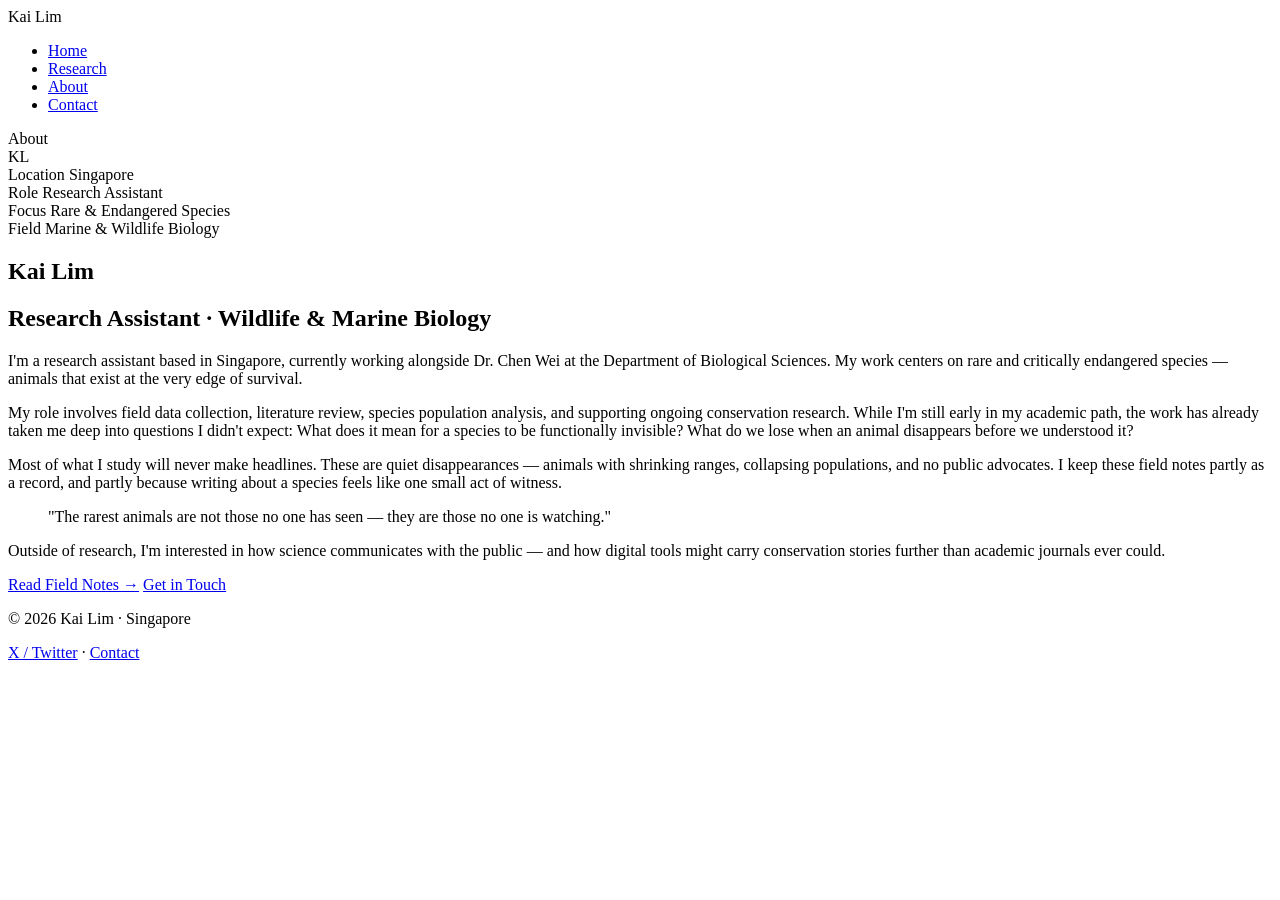
==== about.html @ 9e525304 "Add about.html with personal information and links" ====
<!DOCTYPE html>
<html lang="en">
<head>
  <meta charset="UTF-8" />
  <meta name="viewport" content="width=device-width, initial-scale=1.0"/>
  <title>About | Kai Lim</title>
  <link rel="stylesheet" href="style.css" />
  <link href="https://fonts.googleapis.com/css2?family=Cormorant+Garamond:ital,wght@0,300;0,400;0,600;1,300;1,400&family=DM+Mono:wght@300;400&display=swap" rel="stylesheet">
</head>
<body>

  <nav>
    <div class="nav-name">Kai Lim</div>
    <ul>
      <li><a href="index.html">Home</a></li>
      <li><a href="research.html">Research</a></li>
      <li><a href="about.html" class="active">About</a></li>
      <li><a href="contact.html">Contact</a></li>
    </ul>
  </nav>

  <section class="about-page">
    <div class="section-label">About</div>

    <div class="about-grid">
      <div class="about-photo">
        <div class="photo-placeholder">
          <!-- Replace src with your AI photo -->
          <img src="photo.jpg" alt="Kai Lim" onerror="this.style.display='none'" />
          <div class="photo-initials">KL</div>
        </div>
        <div class="about-quick">
          <div class="quick-item"><span>Location</span> Singapore</div>
          <div class="quick-item"><span>Role</span> Research Assistant</div>
          <div class="quick-item"><span>Focus</span> Rare & Endangered Species</div>
          <div class="quick-item"><span>Field</span> Marine & Wildlife Biology</div>
        </div>
      </div>

      <div class="about-text">
        <h1>Kai Lim</h1>
        <h2>Research Assistant · Wildlife & Marine Biology</h2>

        <p>I'm a research assistant based in Singapore, currently working alongside Dr. Chen Wei at the Department of Biological Sciences. My work centers on rare and critically endangered species — animals that exist at the very edge of survival.</p>

        <p>My role involves field data collection, literature review, species population analysis, and supporting ongoing conservation research. While I'm still early in my academic path, the work has already taken me deep into questions I didn't expect: What does it mean for a species to be functionally invisible? What do we lose when an animal disappears before we understood it?</p>

        <p>Most of what I study will never make headlines. These are quiet disappearances — animals with shrinking ranges, collapsing populations, and no public advocates. I keep these field notes partly as a record, and partly because writing about a species feels like one small act of witness.</p>

        <blockquote>"The rarest animals are not those no one has seen — they are those no one is watching."</blockquote>

        <p>Outside of research, I'm interested in how science communicates with the public — and how digital tools might carry conservation stories further than academic journals ever could.</p>

        <div class="about-links">
          <a href="research.html" class="btn">Read Field Notes →</a>
          <a href="contact.html" class="btn-outline">Get in Touch</a>
        </div>
      </div>
    </div>
  </section>

  <footer>
    <p>© 2026 Kai Lim · Singapore</p>
    <p class="footer-links">
      <a href="https://x.com/" target="_blank">X / Twitter</a> ·
      <a href="contact.html">Contact</a>
    </p>
  </footer>

</body>
</html>
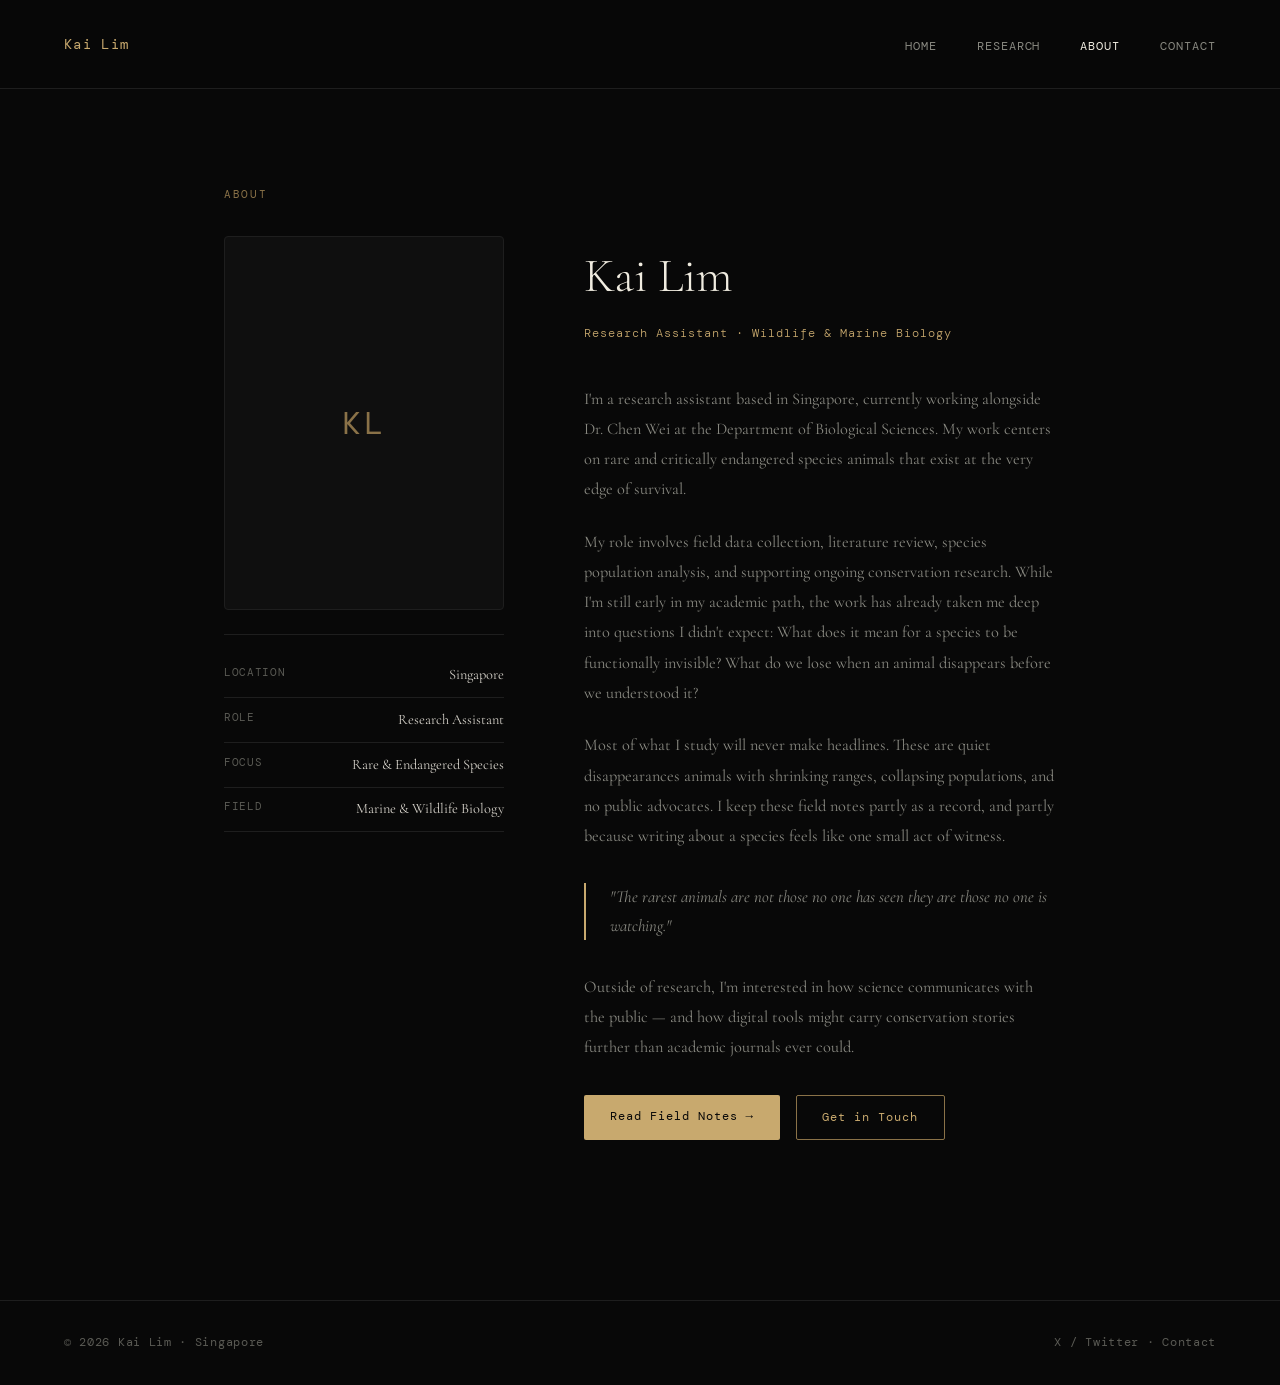
==== commit 6267d1d4: "Update about.html for clarity and grammar fixes Removed unnecessary comments and fixed grammatical e" ====
--- a/about.html
+++ b/about.html
@@ -25,7 +25,6 @@
     <div class="about-grid">
       <div class="about-photo">
         <div class="photo-placeholder">
-          <!-- Replace src with your AI photo -->
           <img src="photo.jpg" alt="Kai Lim" onerror="this.style.display='none'" />
           <div class="photo-initials">KL</div>
         </div>
@@ -41,13 +40,13 @@
         <h1>Kai Lim</h1>
         <h2>Research Assistant · Wildlife & Marine Biology</h2>
 
-        <p>I'm a research assistant based in Singapore, currently working alongside Dr. Chen Wei at the Department of Biological Sciences. My work centers on rare and critically endangered species — animals that exist at the very edge of survival.</p>
+        <p>I'm a research assistant based in Singapore, currently working alongside Dr. Chen Wei at the Department of Biological Sciences. My work centers on rare and critically endangered species animals that exist at the very edge of survival.</p>
 
         <p>My role involves field data collection, literature review, species population analysis, and supporting ongoing conservation research. While I'm still early in my academic path, the work has already taken me deep into questions I didn't expect: What does it mean for a species to be functionally invisible? What do we lose when an animal disappears before we understood it?</p>
 
-        <p>Most of what I study will never make headlines. These are quiet disappearances — animals with shrinking ranges, collapsing populations, and no public advocates. I keep these field notes partly as a record, and partly because writing about a species feels like one small act of witness.</p>
+        <p>Most of what I study will never make headlines. These are quiet disappearances animals with shrinking ranges, collapsing populations, and no public advocates. I keep these field notes partly as a record, and partly because writing about a species feels like one small act of witness.</p>
 
-        <blockquote>"The rarest animals are not those no one has seen — they are those no one is watching."</blockquote>
+        <blockquote>"The rarest animals are not those no one has seen they are those no one is watching."</blockquote>
 
         <p>Outside of research, I'm interested in how science communicates with the public — and how digital tools might carry conservation stories further than academic journals ever could.</p>
 
--- a/style.css
+++ b/style.css
@@ -0,0 +1,575 @@
+/* ===== RESET & BASE ===== */
+*, *::before, *::after { box-sizing: border-box; margin: 0; padding: 0; }
+
+:root {
+  --bg: #080808;
+  --bg2: #0f0f0f;
+  --border: #1e1e1e;
+  --text: #d4d0c8;
+  --text-muted: #5a5a54;
+  --text-dim: #888880;
+  --gold: #c8a96e;
+  --gold-dim: #8a7248;
+  --white: #f0ece0;
+}
+
+html { scroll-behavior: smooth; }
+
+body {
+  background: var(--bg);
+  color: var(--text);
+  font-family: 'Cormorant Garamond', Georgia, serif;
+  font-size: 18px;
+  line-height: 1.7;
+  min-height: 100vh;
+}
+
+a { color: inherit; text-decoration: none; }
+
+/* ===== NAV ===== */
+nav {
+  display: flex;
+  justify-content: space-between;
+  align-items: center;
+  padding: 1.8rem 4rem;
+  border-bottom: 1px solid var(--border);
+  position: sticky;
+  top: 0;
+  background: rgba(8,8,8,0.95);
+  backdrop-filter: blur(10px);
+  z-index: 100;
+}
+
+.nav-name {
+  font-family: 'DM Mono', monospace;
+  font-size: 0.85rem;
+  color: var(--gold);
+  letter-spacing: 0.1em;
+}
+
+nav ul {
+  list-style: none;
+  display: flex;
+  gap: 2.5rem;
+}
+
+nav ul a {
+  font-family: 'DM Mono', monospace;
+  font-size: 0.75rem;
+  color: var(--text-dim);
+  letter-spacing: 0.08em;
+  text-transform: uppercase;
+  transition: color 0.2s;
+}
+
+nav ul a:hover,
+nav ul a.active {
+  color: var(--white);
+}
+
+/* ===== HERO ===== */
+.hero {
+  max-width: 860px;
+  margin: 0 auto;
+  padding: 8rem 4rem 6rem;
+}
+
+.hero-tag {
+  font-family: 'DM Mono', monospace;
+  font-size: 0.72rem;
+  color: var(--gold);
+  letter-spacing: 0.12em;
+  text-transform: uppercase;
+  margin-bottom: 2rem;
+}
+
+.hero h1 {
+  font-size: clamp(2.8rem, 5vw, 4.5rem);
+  font-weight: 300;
+  line-height: 1.15;
+  color: var(--white);
+  margin-bottom: 1.8rem;
+  letter-spacing: -0.01em;
+}
+
+.hero h1 em {
+  font-style: italic;
+  color: var(--gold);
+}
+
+.hero-sub {
+  font-size: 1.05rem;
+  color: var(--text-dim);
+  max-width: 540px;
+  margin-bottom: 2.5rem;
+  line-height: 1.8;
+}
+
+/* ===== PAGE HERO ===== */
+.page-hero {
+  max-width: 860px;
+  margin: 0 auto;
+  padding: 6rem 4rem 4rem;
+}
+
+.page-hero h1 {
+  font-size: clamp(2.2rem, 4vw, 3.5rem);
+  font-weight: 300;
+  color: var(--white);
+  line-height: 1.2;
+  margin: 1.5rem 0;
+}
+
+.page-hero h1 em { font-style: italic; color: var(--gold); }
+
+.page-hero p {
+  color: var(--text-dim);
+  max-width: 560px;
+  font-size: 1rem;
+  line-height: 1.85;
+}
+
+/* ===== SECTION LABEL ===== */
+.section-label {
+  font-family: 'DM Mono', monospace;
+  font-size: 0.7rem;
+  color: var(--gold-dim);
+  letter-spacing: 0.15em;
+  text-transform: uppercase;
+  margin-bottom: 0.5rem;
+}
+
+/* ===== DIVIDER ===== */
+.divider {
+  border: none;
+  border-top: 1px solid var(--border);
+  margin: 0 4rem;
+}
+
+/* ===== BUTTONS ===== */
+.btn {
+  display: inline-block;
+  font-family: 'DM Mono', monospace;
+  font-size: 0.78rem;
+  letter-spacing: 0.08em;
+  color: var(--bg);
+  background: var(--gold);
+  padding: 0.7rem 1.6rem;
+  border-radius: 2px;
+  transition: background 0.2s;
+}
+
+.btn:hover { background: var(--white); }
+
+.btn-outline {
+  display: inline-block;
+  font-family: 'DM Mono', monospace;
+  font-size: 0.78rem;
+  letter-spacing: 0.08em;
+  color: var(--gold);
+  border: 1px solid var(--gold-dim);
+  padding: 0.7rem 1.6rem;
+  border-radius: 2px;
+  transition: all 0.2s;
+}
+
+.btn-outline:hover {
+  background: var(--gold);
+  color: var(--bg);
+}
+
+/* ===== FOCUS SECTION ===== */
+.focus {
+  max-width: 860px;
+  margin: 0 auto;
+  padding: 5rem 4rem;
+}
+
+.focus-grid {
+  display: grid;
+  grid-template-columns: repeat(3, 1fr);
+  gap: 2rem;
+  margin-top: 2rem;
+}
+
+.focus-card {
+  border: 1px solid var(--border);
+  padding: 2rem 1.5rem;
+  border-radius: 4px;
+  transition: border-color 0.2s;
+}
+
+.focus-card:hover { border-color: var(--gold-dim); }
+
+.focus-icon {
+  font-size: 1.5rem;
+  display: block;
+  margin-bottom: 1rem;
+}
+
+.focus-card h3 {
+  font-size: 1.15rem;
+  font-weight: 400;
+  color: var(--white);
+  margin-bottom: 0.8rem;
+}
+
+.focus-card p {
+  font-size: 0.95rem;
+  color: var(--text-dim);
+  line-height: 1.7;
+}
+
+/* ===== LATEST / RESEARCH LIST ===== */
+.latest {
+  max-width: 860px;
+  margin: 0 auto;
+  padding: 5rem 4rem;
+}
+
+.latest > .btn-outline {
+  margin-top: 2.5rem;
+}
+
+.research-list {
+  max-width: 860px;
+  margin: 0 auto;
+  padding: 3rem 4rem 5rem;
+}
+
+.post-card {
+  display: grid;
+  grid-template-columns: 200px 1fr;
+  gap: 2rem;
+  border-bottom: 1px solid var(--border);
+  padding: 2.5rem 0;
+  transition: opacity 0.2s;
+  cursor: pointer;
+}
+
+.post-card:hover { opacity: 0.75; }
+.post-card:first-child { border-top: 1px solid var(--border); }
+
+.post-card.wide {
+  grid-template-columns: 240px 1fr;
+}
+
+.post-img {
+  width: 100%;
+  aspect-ratio: 4/3;
+  background-size: cover;
+  background-position: center;
+  background-color: var(--bg2);
+  border-radius: 3px;
+}
+
+.post-date {
+  font-family: 'DM Mono', monospace;
+  font-size: 0.7rem;
+  color: var(--gold-dim);
+  letter-spacing: 0.08em;
+  display: block;
+  margin-bottom: 0.6rem;
+}
+
+.post-info h3 {
+  font-size: 1.35rem;
+  font-weight: 400;
+  color: var(--white);
+  line-height: 1.3;
+  margin-bottom: 0.8rem;
+}
+
+.post-info p {
+  font-size: 0.95rem;
+  color: var(--text-dim);
+  line-height: 1.7;
+}
+
+.read-more {
+  display: inline-block;
+  margin-top: 1rem;
+  font-family: 'DM Mono', monospace;
+  font-size: 0.72rem;
+  color: var(--gold);
+  letter-spacing: 0.06em;
+}
+
+.no-posts {
+  font-family: 'DM Mono', monospace;
+  font-size: 0.85rem;
+  color: var(--text-muted);
+  padding: 2rem 0;
+}
+
+/* ===== POST PAGE ===== */
+.post-page {
+  max-width: 720px;
+  margin: 0 auto;
+  padding: 5rem 4rem;
+}
+
+.post-header {
+  margin-bottom: 3rem;
+}
+
+.post-header h1 {
+  font-size: clamp(2rem, 4vw, 3rem);
+  font-weight: 300;
+  color: var(--white);
+  line-height: 1.2;
+  margin-top: 0.8rem;
+}
+
+.post-cover {
+  width: 100%;
+  aspect-ratio: 16/9;
+  background-size: cover;
+  background-position: center;
+  background-color: var(--bg2);
+  border-radius: 4px;
+  margin-bottom: 3rem;
+}
+
+.post-body p {
+  margin-bottom: 1.5rem;
+  color: var(--text);
+  font-size: 1.05rem;
+  line-height: 1.85;
+}
+
+.post-body h2 {
+  font-size: 1.5rem;
+  font-weight: 400;
+  color: var(--white);
+  margin: 2.5rem 0 1rem;
+}
+
+.post-body blockquote {
+  border-left: 2px solid var(--gold);
+  padding-left: 1.5rem;
+  margin: 2rem 0;
+  font-style: italic;
+  color: var(--text-dim);
+  font-size: 1.1rem;
+}
+
+.post-body strong { color: var(--white); font-weight: 600; }
+.post-body em { font-style: italic; color: var(--gold); }
+
+.post-loading {
+  font-family: 'DM Mono', monospace;
+  font-size: 0.85rem;
+  color: var(--text-muted);
+}
+
+.back-section {
+  max-width: 720px;
+  margin: 0 auto;
+  padding: 2rem 4rem 4rem;
+}
+
+/* ===== ABOUT PAGE ===== */
+.about-page {
+  max-width: 960px;
+  margin: 0 auto;
+  padding: 6rem 4rem;
+}
+
+.about-grid {
+  display: grid;
+  grid-template-columns: 280px 1fr;
+  gap: 5rem;
+  margin-top: 2rem;
+}
+
+.about-photo {
+  position: sticky;
+  top: 6rem;
+  align-self: start;
+}
+
+.photo-placeholder {
+  width: 100%;
+  aspect-ratio: 3/4;
+  background: var(--bg2);
+  border: 1px solid var(--border);
+  border-radius: 4px;
+  display: flex;
+  align-items: center;
+  justify-content: center;
+  overflow: hidden;
+  margin-bottom: 1.5rem;
+  position: relative;
+}
+
+.photo-placeholder img {
+  width: 100%;
+  height: 100%;
+  object-fit: cover;
+  position: absolute;
+}
+
+.photo-initials {
+  font-family: 'DM Mono', monospace;
+  font-size: 2rem;
+  color: var(--gold-dim);
+  letter-spacing: 0.1em;
+}
+
+.about-quick { border-top: 1px solid var(--border); padding-top: 1.2rem; }
+
+.quick-item {
+  display: flex;
+  justify-content: space-between;
+  padding: 0.6rem 0;
+  border-bottom: 1px solid var(--border);
+  font-size: 0.9rem;
+}
+
+.quick-item span:first-child {
+  font-family: 'DM Mono', monospace;
+  font-size: 0.7rem;
+  color: var(--text-muted);
+  letter-spacing: 0.06em;
+  text-transform: uppercase;
+}
+
+.about-text h1 {
+  font-size: 3rem;
+  font-weight: 300;
+  color: var(--white);
+  margin-bottom: 0.3rem;
+}
+
+.about-text h2 {
+  font-family: 'DM Mono', monospace;
+  font-size: 0.78rem;
+  color: var(--gold);
+  letter-spacing: 0.08em;
+  margin-bottom: 2.5rem;
+  font-weight: 300;
+}
+
+.about-text p {
+  color: var(--text-dim);
+  margin-bottom: 1.4rem;
+  font-size: 1.02rem;
+  line-height: 1.85;
+}
+
+.about-text blockquote {
+  border-left: 2px solid var(--gold);
+  padding-left: 1.5rem;
+  margin: 2rem 0;
+  font-style: italic;
+  color: var(--text-dim);
+  font-size: 1.05rem;
+}
+
+.about-links { display: flex; gap: 1rem; margin-top: 2rem; flex-wrap: wrap; }
+
+/* ===== CONTACT PAGE ===== */
+.contact-page {
+  max-width: 640px;
+  margin: 0 auto;
+  padding: 7rem 4rem;
+}
+
+.contact-page h1 {
+  font-size: 3.5rem;
+  font-weight: 300;
+  color: var(--white);
+  margin: 1rem 0 1.5rem;
+}
+
+.contact-sub {
+  color: var(--text-dim);
+  font-size: 1rem;
+  margin-bottom: 3rem;
+  line-height: 1.8;
+}
+
+.contact-links { display: flex; flex-direction: column; gap: 1rem; margin-bottom: 3rem; }
+
+.contact-item {
+  display: flex;
+  align-items: center;
+  gap: 1.5rem;
+  border: 1px solid var(--border);
+  padding: 1.3rem 1.5rem;
+  border-radius: 4px;
+  transition: border-color 0.2s;
+}
+
+.contact-item:hover { border-color: var(--gold-dim); }
+
+.contact-icon {
+  font-size: 1.3rem;
+  color: var(--gold);
+  min-width: 2rem;
+  text-align: center;
+}
+
+.contact-item strong {
+  display: block;
+  font-family: 'DM Mono', monospace;
+  font-size: 0.72rem;
+  letter-spacing: 0.08em;
+  text-transform: uppercase;
+  color: var(--text-muted);
+  margin-bottom: 0.2rem;
+}
+
+.contact-item span {
+  font-size: 1rem;
+  color: var(--text);
+}
+
+.contact-note {
+  font-family: 'DM Mono', monospace;
+  font-size: 0.78rem;
+  color: var(--text-muted);
+  line-height: 1.8;
+  border-top: 1px solid var(--border);
+  padding-top: 1.5rem;
+}
+
+/* ===== FOOTER ===== */
+footer {
+  border-top: 1px solid var(--border);
+  padding: 2rem 4rem;
+  display: flex;
+  justify-content: space-between;
+  align-items: center;
+  margin-top: 4rem;
+}
+
+footer p {
+  font-family: 'DM Mono', monospace;
+  font-size: 0.72rem;
+  color: var(--text-muted);
+  letter-spacing: 0.06em;
+}
+
+.footer-links a {
+  color: var(--text-muted);
+  transition: color 0.2s;
+}
+
+.footer-links a:hover { color: var(--gold); }
+
+/* ===== RESPONSIVE ===== */
+@media (max-width: 768px) {
+  nav { padding: 1.2rem 1.5rem; }
+  nav ul { gap: 1.2rem; }
+  .hero, .page-hero, .focus, .latest, .research-list,
+  .post-page, .back-section, .about-page, .contact-page { padding-left: 1.5rem; padding-right: 1.5rem; }
+  .divider { margin: 0 1.5rem; }
+  .focus-grid { grid-template-columns: 1fr; }
+  .post-card, .post-card.wide { grid-template-columns: 1fr; }
+  .post-img { aspect-ratio: 16/9; }
+  .about-grid { grid-template-columns: 1fr; gap: 2rem; }
+  .about-photo { position: static; }
+  footer { flex-direction: column; gap: 0.5rem; text-align: center; padding: 1.5rem; }
+}
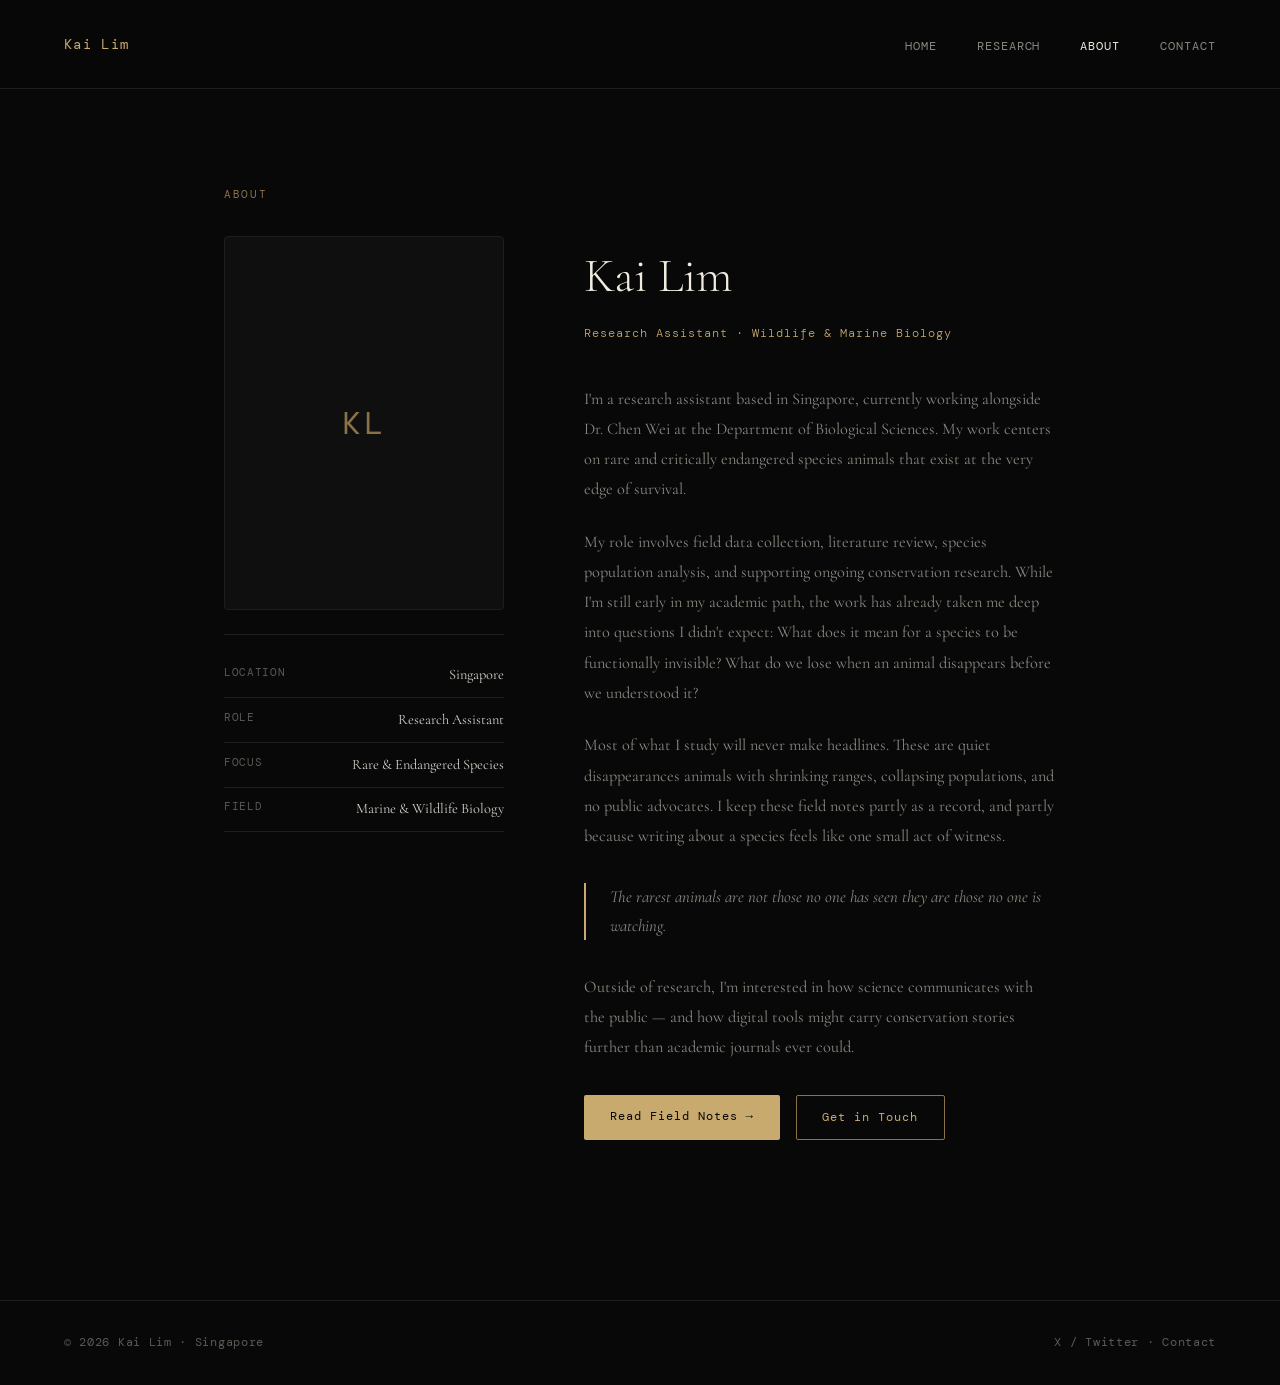
==== commit dc265b6b: "Fix blockquote HTML escaping in about.html" ====
--- a/about.html
+++ b/about.html
@@ -46,7 +46,7 @@
 
         <p>Most of what I study will never make headlines. These are quiet disappearances animals with shrinking ranges, collapsing populations, and no public advocates. I keep these field notes partly as a record, and partly because writing about a species feels like one small act of witness.</p>
 
-        <blockquote>"The rarest animals are not those no one has seen they are those no one is watching."</blockquote>
+        <blockquote>The rarest animals are not those no one has seen they are those no one is watching.</blockquote>
 
         <p>Outside of research, I'm interested in how science communicates with the public — and how digital tools might carry conservation stories further than academic journals ever could.</p>
 
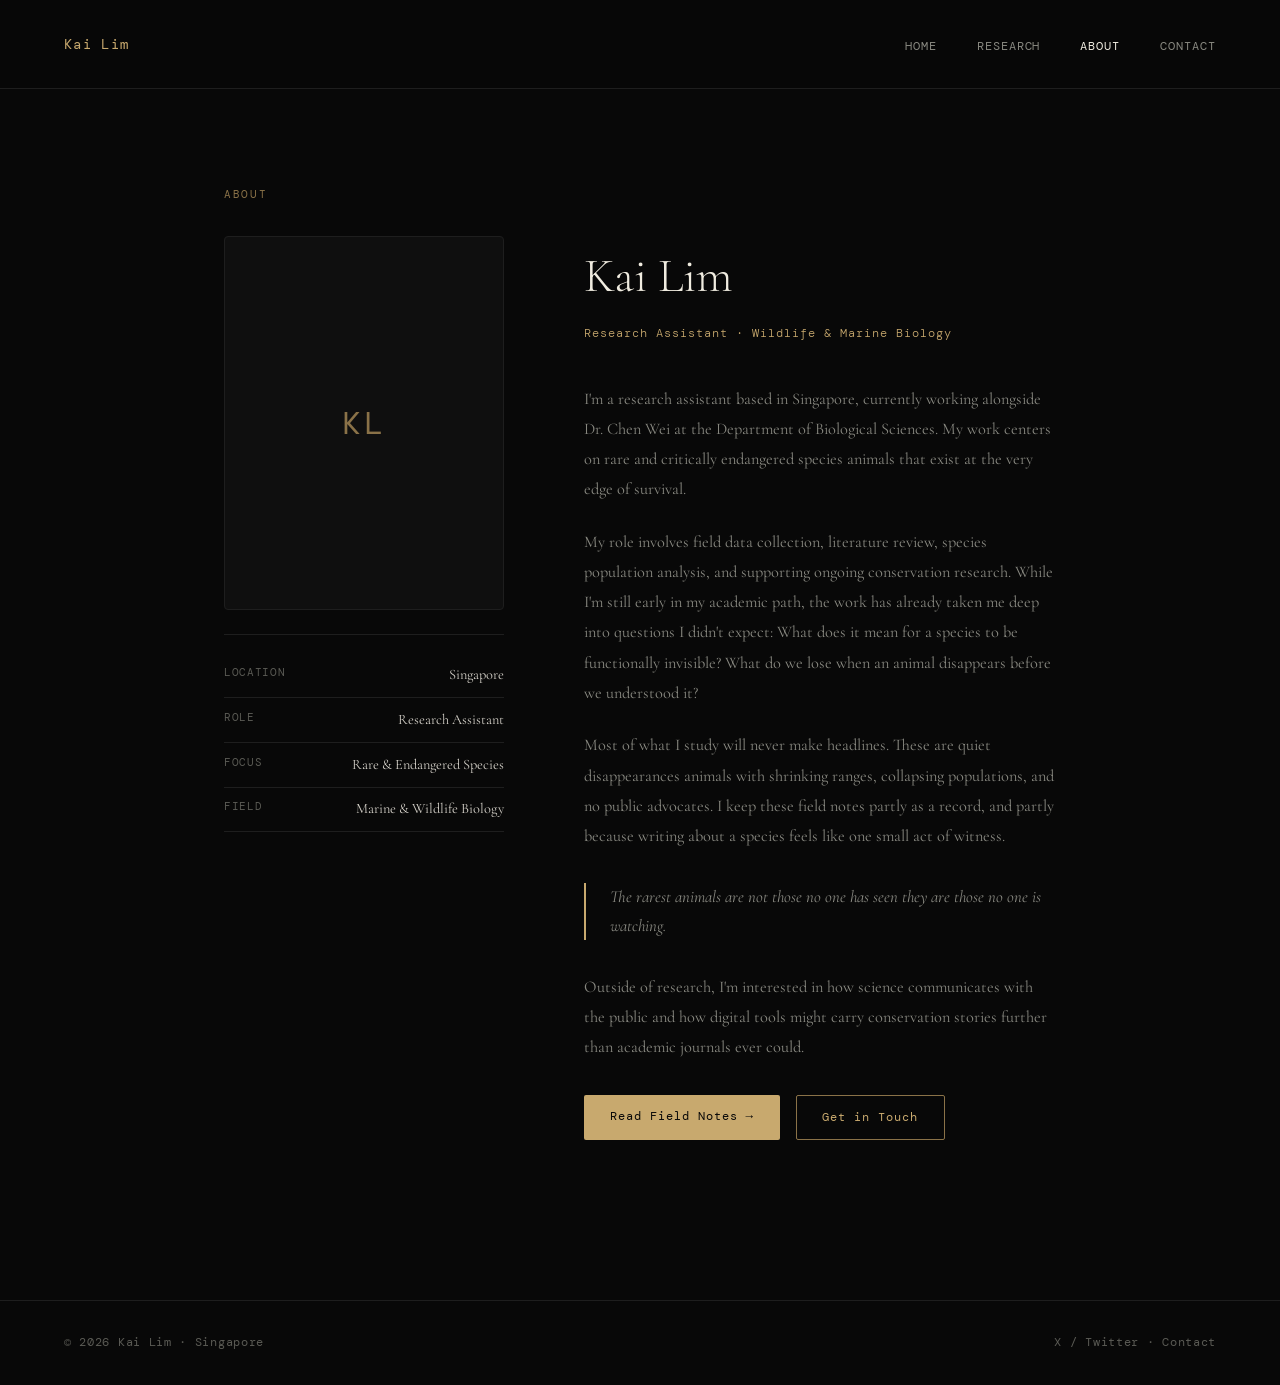
==== commit 60aa9175: "Fix formatting in about.html paragraph" ====
--- a/about.html
+++ b/about.html
@@ -48,7 +48,7 @@
 
         <blockquote>The rarest animals are not those no one has seen they are those no one is watching.</blockquote>
 
-        <p>Outside of research, I'm interested in how science communicates with the public — and how digital tools might carry conservation stories further than academic journals ever could.</p>
+        <p>Outside of research, I'm interested in how science communicates with the public and how digital tools might carry conservation stories further than academic journals ever could.</p>
 
         <div class="about-links">
           <a href="research.html" class="btn">Read Field Notes →</a>
